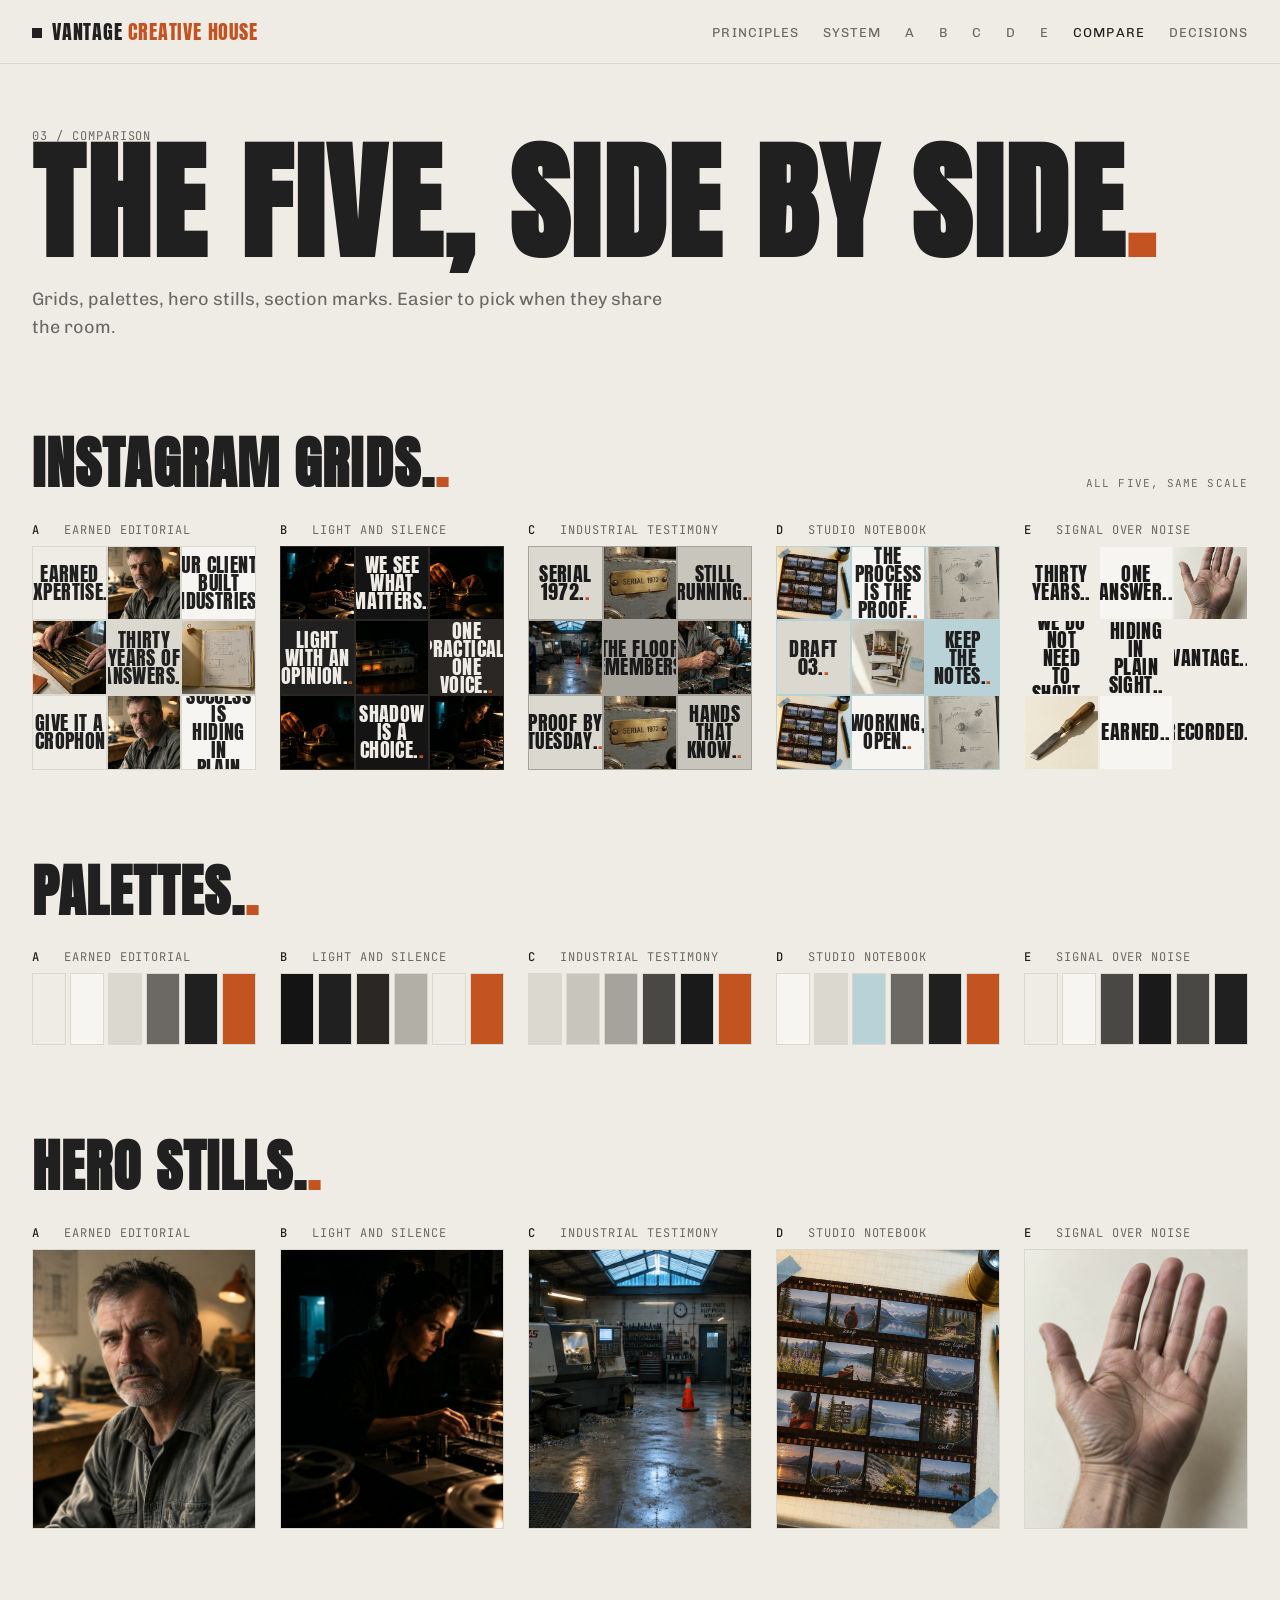
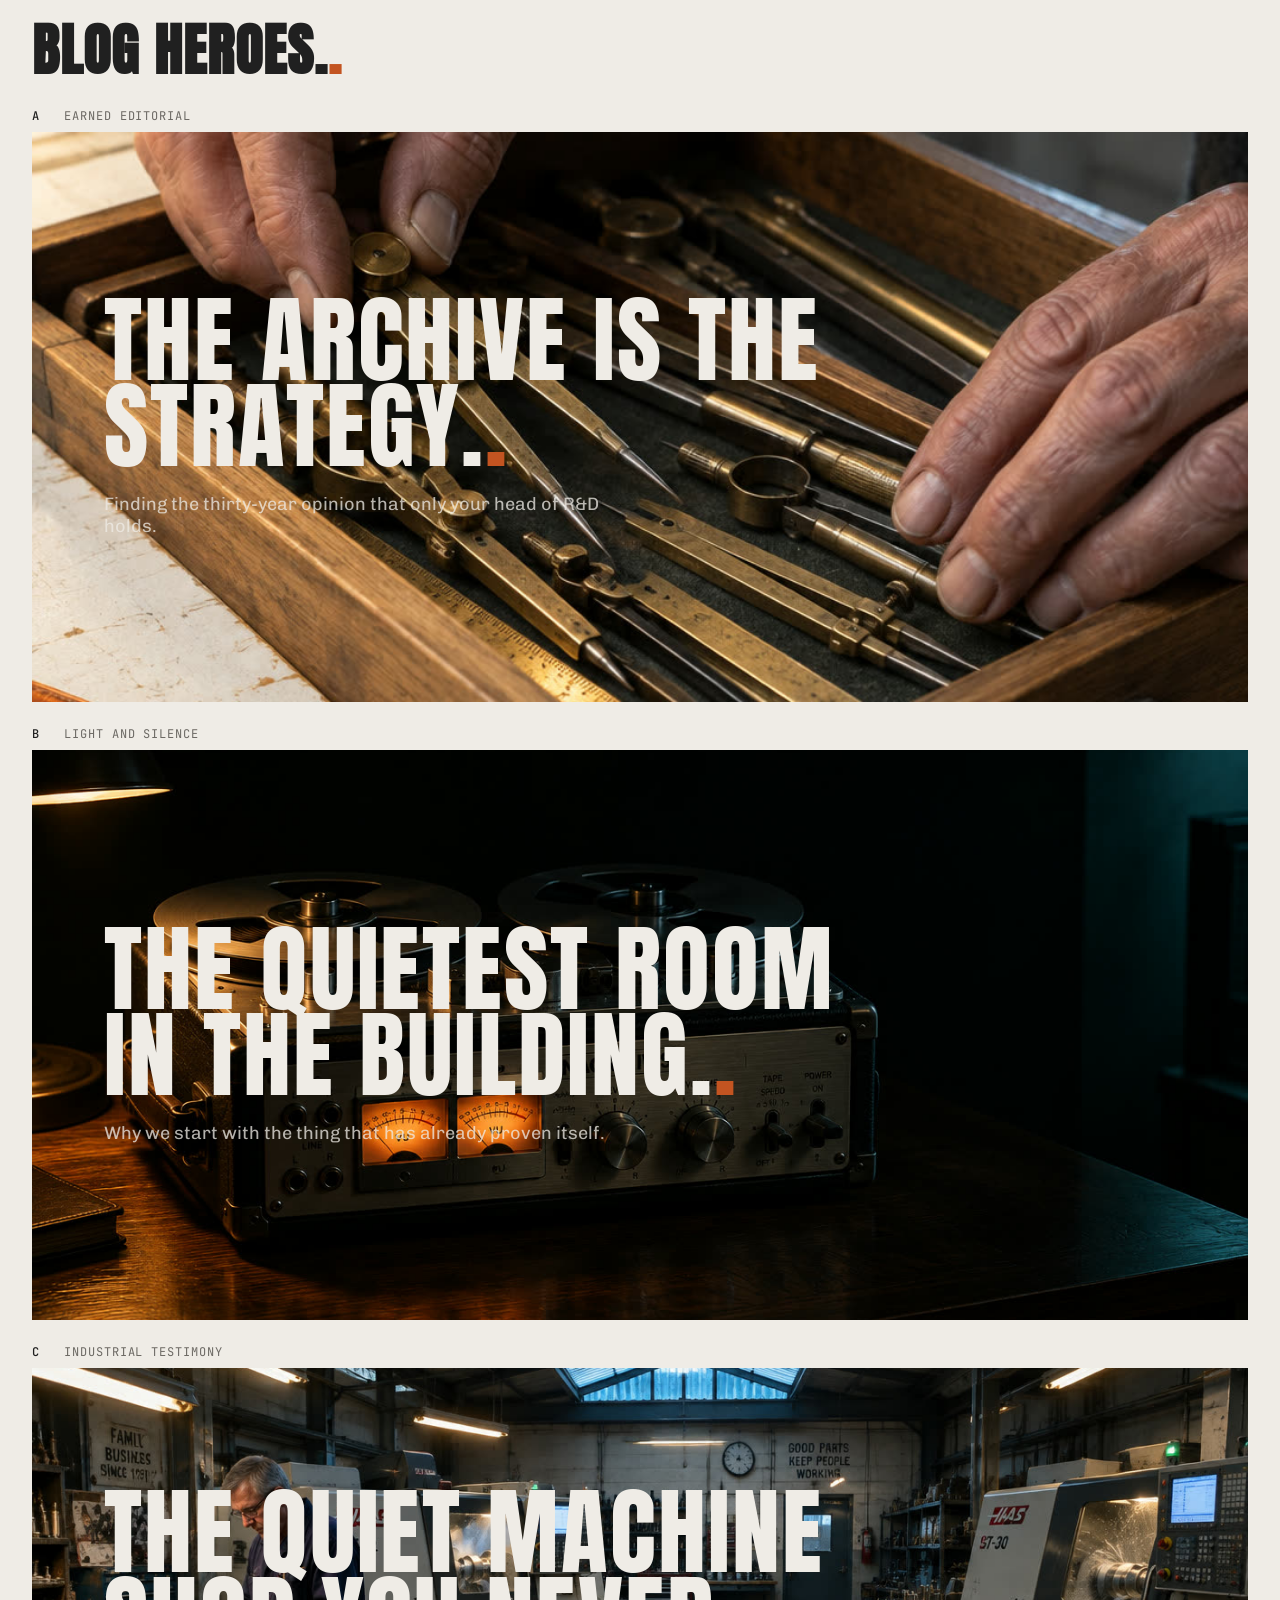
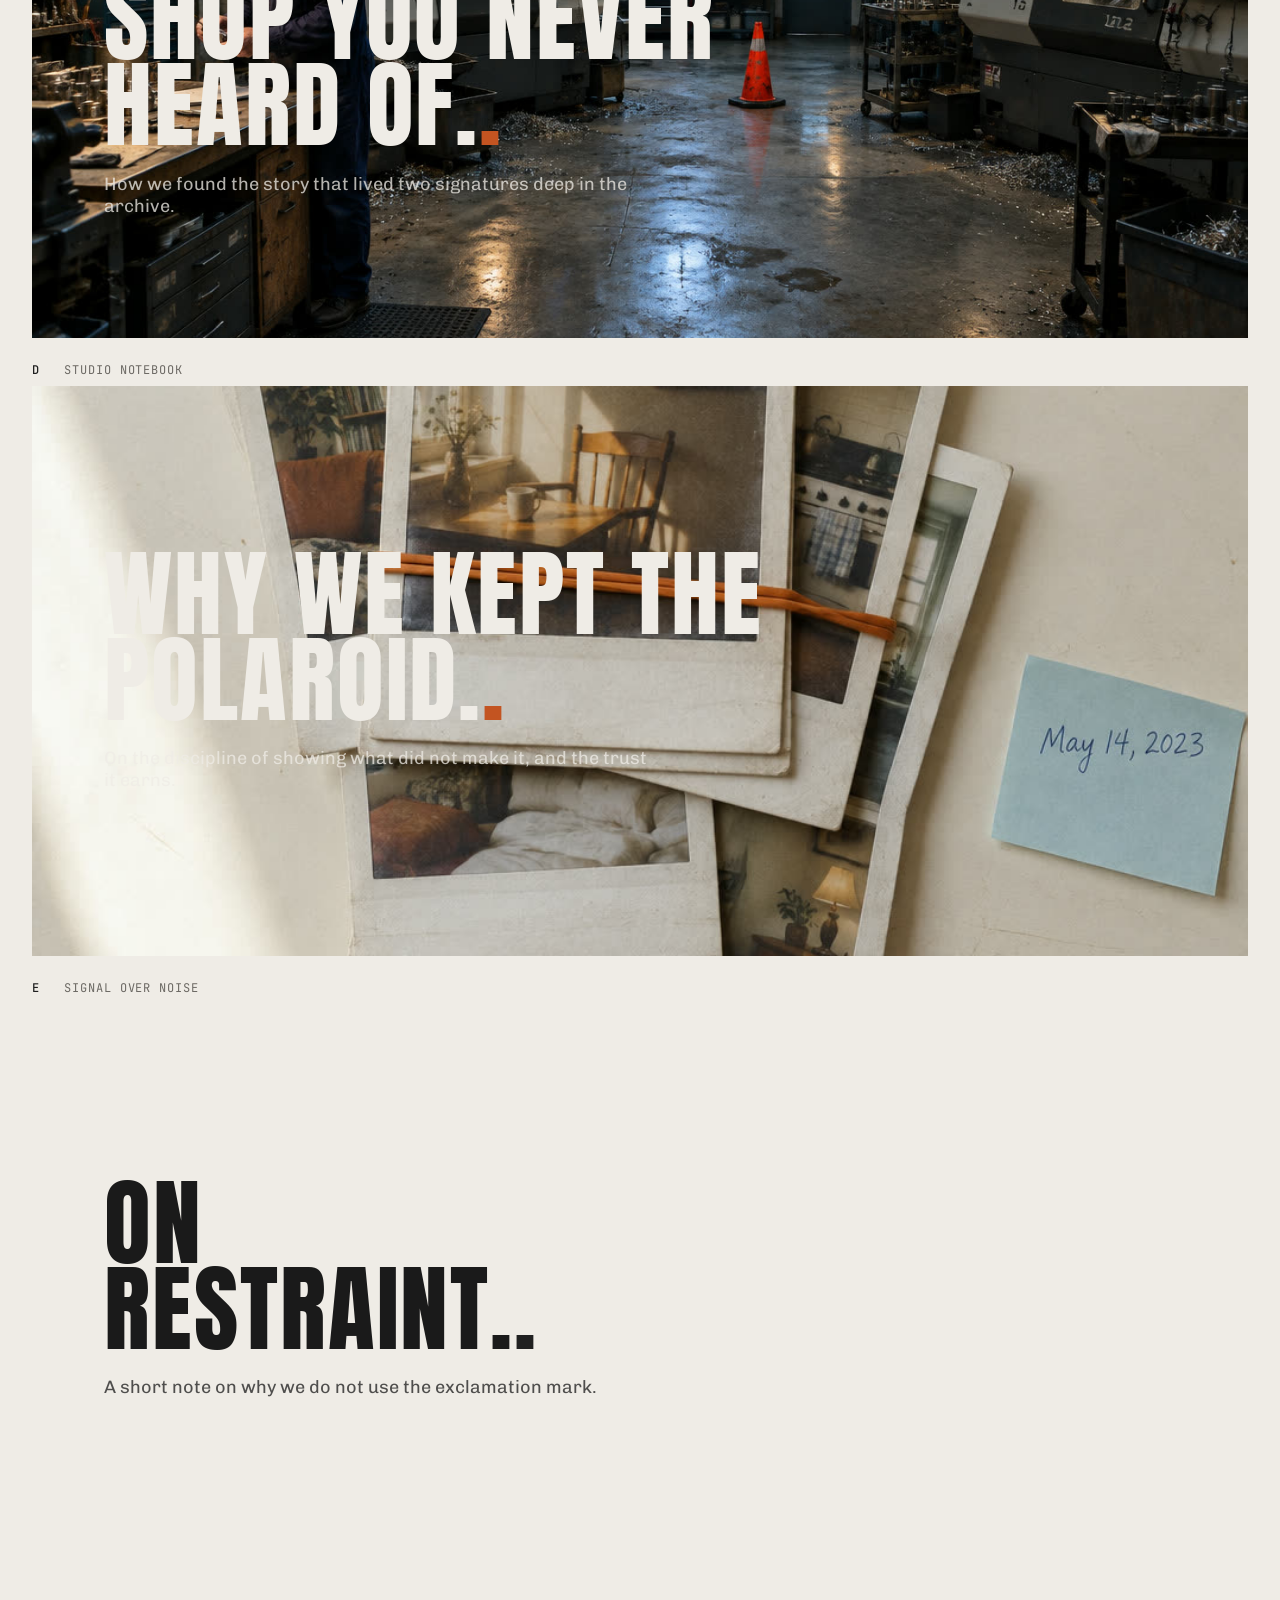
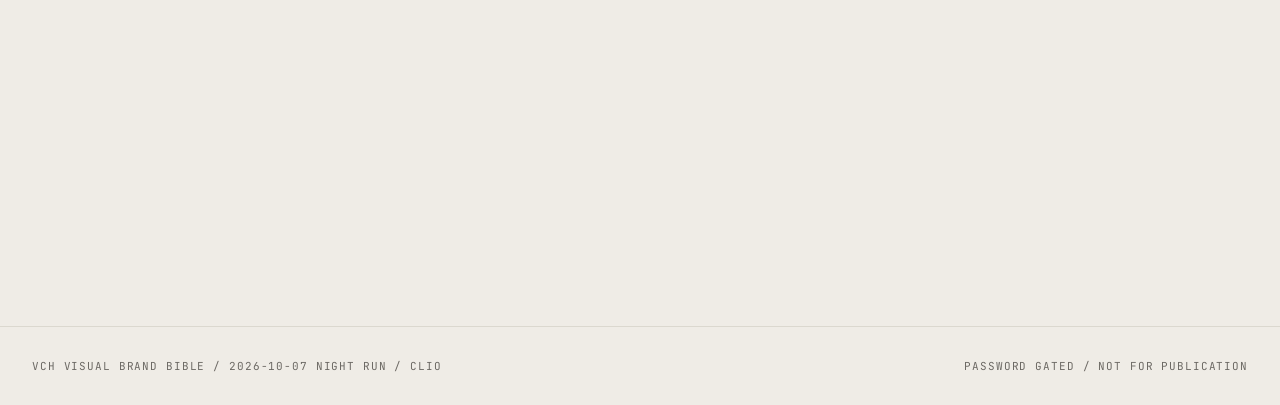
==== comparison.html @ bb972693 "Night run 2026-10-07: five directions for the VCH visual brand bible" ====
<!doctype html><html lang="en"><head>
<meta charset="utf-8">
<meta name="viewport" content="width=device-width,initial-scale=1">
<title>Comparison — VCH Visual Brand Bible</title>
<link rel="preconnect" href="https://fonts.googleapis.com">
<link rel="preconnect" href="https://fonts.gstatic.com" crossorigin>
<link href="https://fonts.googleapis.com/css2?family=Anton&family=Chivo:wght@300;400;500;600&family=Caveat:wght@500&family=JetBrains+Mono:wght@400;500&display=swap" rel="stylesheet">
<link rel="stylesheet" href="/css/tokens.css">
<link rel="stylesheet" href="/css/base.css">
</head><body>
<nav class="site-nav">
  <a class="mark" href="/index.html">Vantage <b>Creative House</b></a>
  <ul>
    <li><a class="item " href="/principles.html">Principles</a></li>
    <li><a class="item " href="/system.html">System</a></li>
    <li><a class="item " href="/dir-A.html">A</a></li>
    <li><a class="item " href="/dir-B.html">B</a></li>
    <li><a class="item " href="/dir-C.html">C</a></li>
    <li><a class="item " href="/dir-D.html">D</a></li>
    <li><a class="item " href="/dir-E.html">E</a></li>
    <li><a class="item active" href="/comparison.html">Compare</a></li>
    <li><a class="item " href="/decisions.html">Decisions</a></li>
  </ul>
</nav>
<main>
  <div class="meta">03 / Comparison</div>
  <h1 class="page-title">The five, side by side</h1>
  <p class="page-subtitle">Grids, palettes, hero stills, section marks. Easier to pick when they share the room.</p>

  <section class="section">
    <div class="section-head"><h2>Instagram grids.</h2><span class="label">all five, same scale</span></div>
    <div class="grid" style="grid-template-columns:repeat(5,1fr);gap:var(--sp-5);">
      
        <div data-dir="A">
          <div class="meta" style="margin-bottom:var(--sp-2);"><b>A</b> &nbsp; Earned Editorial</div>
          <div class="ig-grid" style="max-width:none;">
            <div class="ig-tile statement"><div class="t">Earned expertise.</div></div><div class="ig-tile photo" style="background-image:url('/img/directions/A1_expert_portrait.jpg');"></div><div class="ig-tile statement alt"><div class="t">Our clients built industries.</div></div><div class="ig-tile photo" style="background-image:url('/img/directions/A2_hands_drafting.jpg');"></div><div class="ig-tile statement field"><div class="t">Thirty years of answers.</div></div><div class="ig-tile photo" style="background-image:url('/img/directions/A3_archive_folder.jpg');"></div><div class="ig-tile statement"><div class="t">Give it a microphone.</div></div><div class="ig-tile photo" style="background-image:url('/img/directions/A1_expert_portrait.jpg');"></div><div class="ig-tile statement alt"><div class="t">Your success is hiding in plain sight.</div></div>
          </div>
        </div>
      
        <div data-dir="B">
          <div class="meta" style="margin-bottom:var(--sp-2);"><b>B</b> &nbsp; Light and Silence</div>
          <div class="ig-grid" style="max-width:none;">
            <div class="ig-tile photo" style="background-image:url('/img/directions/B1_chiaroscuro_portrait.jpg');"></div><div class="ig-tile statement"><div class="t">We see what matters.</div></div><div class="ig-tile photo" style="background-image:url('/img/directions/B2_hands_by_lamp.jpg');"></div><div class="ig-tile statement alt"><div class="t">Light with an opinion.</div></div><div class="ig-tile photo" style="background-image:url('/img/directions/B3_nagra_still.jpg');"></div><div class="ig-tile statement field"><div class="t">One practical. One voice.</div></div><div class="ig-tile photo" style="background-image:url('/img/directions/B2_hands_by_lamp.jpg');"></div><div class="ig-tile statement"><div class="t">Shadow is a choice.</div></div><div class="ig-tile photo" style="background-image:url('/img/directions/B1_chiaroscuro_portrait.jpg');"></div>
          </div>
        </div>
      
        <div data-dir="C">
          <div class="meta" style="margin-bottom:var(--sp-2);"><b>C</b> &nbsp; Industrial Testimony</div>
          <div class="ig-grid" style="max-width:none;">
            <div class="ig-tile statement"><div class="t">Serial 1972.</div></div><div class="ig-tile photo" style="background-image:url('/img/directions/C3_brass_plate.jpg');"></div><div class="ig-tile statement alt"><div class="t">Still running.</div></div><div class="ig-tile photo" style="background-image:url('/img/directions/C1_shop_floor_wide.jpg');"></div><div class="ig-tile statement field"><div class="t">The floor remembers.</div></div><div class="ig-tile photo" style="background-image:url('/img/directions/C2_calloused_hands.jpg');"></div><div class="ig-tile statement"><div class="t">Proof by Tuesday.</div></div><div class="ig-tile photo" style="background-image:url('/img/directions/C3_brass_plate.jpg');"></div><div class="ig-tile statement alt"><div class="t">Hands that know.</div></div>
          </div>
        </div>
      
        <div data-dir="D">
          <div class="meta" style="margin-bottom:var(--sp-2);"><b>D</b> &nbsp; Studio Notebook</div>
          <div class="ig-grid" style="max-width:none;">
            <div class="ig-tile photo" style="background-image:url('/img/directions/D1_contact_sheet.jpg');"></div><div class="ig-tile statement"><div class="t">The process is the proof.</div></div><div class="ig-tile photo" style="background-image:url('/img/directions/D2_lighting_diagram.jpg');"></div><div class="ig-tile statement alt"><div class="t">Draft 03.</div></div><div class="ig-tile photo" style="background-image:url('/img/directions/D3_polaroid_stack.jpg');"></div><div class="ig-tile statement field"><div class="t">Keep the notes.</div></div><div class="ig-tile photo" style="background-image:url('/img/directions/D1_contact_sheet.jpg');"></div><div class="ig-tile statement"><div class="t">Working, open.</div></div><div class="ig-tile photo" style="background-image:url('/img/directions/D2_lighting_diagram.jpg');"></div>
          </div>
        </div>
      
        <div data-dir="E">
          <div class="meta" style="margin-bottom:var(--sp-2);"><b>E</b> &nbsp; Signal Over Noise</div>
          <div class="ig-grid" style="max-width:none;">
            <div class="ig-tile statement"><div class="t">Thirty years.</div></div><div class="ig-tile statement alt"><div class="t">One answer.</div></div><div class="ig-tile photo" style="background-image:url('/img/directions/E1_hand_palm.jpg');"></div><div class="ig-tile statement"><div class="t">We do not need to shout.</div></div><div class="ig-tile statement field"><div class="t">Hiding in plain sight.</div></div><div class="ig-tile statement"><div class="t">Vantage.</div></div><div class="ig-tile photo" style="background-image:url('/img/directions/E2_chisel.jpg');"></div><div class="ig-tile statement alt"><div class="t">Earned.</div></div><div class="ig-tile statement"><div class="t">Recorded.</div></div>
          </div>
        </div>
      
    </div>
  </section>

  <section class="section">
    <div class="section-head"><h2>Palettes.</h2></div>
    <div class="grid" style="grid-template-columns:repeat(5,1fr);gap:var(--sp-5);">
      
        <div>
          <div class="meta" style="margin-bottom:var(--sp-2);"><b>A</b> &nbsp; Earned Editorial</div>
          <div style="display:grid;grid-template-columns:repeat(6,1fr);gap:4px;height:72px;">
            <div style="background:#EFECE6;border:1px solid var(--stone);"></div><div style="background:#F6F5F2;border:1px solid var(--stone);"></div><div style="background:#DBD8CF;border:1px solid var(--stone);"></div><div style="background:#6C6964;border:1px solid var(--stone);"></div><div style="background:#202020;border:1px solid var(--stone);"></div><div style="background:#C35421;border:1px solid var(--stone);"></div>
          </div>
        </div>
      
        <div>
          <div class="meta" style="margin-bottom:var(--sp-2);"><b>B</b> &nbsp; Light and Silence</div>
          <div style="display:grid;grid-template-columns:repeat(6,1fr);gap:4px;height:72px;">
            <div style="background:#141414;border:1px solid var(--stone);"></div><div style="background:#202020;border:1px solid var(--stone);"></div><div style="background:#2A2724;border:1px solid var(--stone);"></div><div style="background:#B2AFA7;border:1px solid var(--stone);"></div><div style="background:#EFECE6;border:1px solid var(--stone);"></div><div style="background:#C35421;border:1px solid var(--stone);"></div>
          </div>
        </div>
      
        <div>
          <div class="meta" style="margin-bottom:var(--sp-2);"><b>C</b> &nbsp; Industrial Testimony</div>
          <div style="display:grid;grid-template-columns:repeat(6,1fr);gap:4px;height:72px;">
            <div style="background:#DBD8CF;border:1px solid var(--stone);"></div><div style="background:#C8C5BC;border:1px solid var(--stone);"></div><div style="background:#A6A39C;border:1px solid var(--stone);"></div><div style="background:#4A4845;border:1px solid var(--stone);"></div><div style="background:#1A1A1A;border:1px solid var(--stone);"></div><div style="background:#C35421;border:1px solid var(--stone);"></div>
          </div>
        </div>
      
        <div>
          <div class="meta" style="margin-bottom:var(--sp-2);"><b>D</b> &nbsp; Studio Notebook</div>
          <div style="display:grid;grid-template-columns:repeat(6,1fr);gap:4px;height:72px;">
            <div style="background:#F6F5F2;border:1px solid var(--stone);"></div><div style="background:#DBD8CF;border:1px solid var(--stone);"></div><div style="background:#B8D2D8;border:1px solid var(--stone);"></div><div style="background:#6C6964;border:1px solid var(--stone);"></div><div style="background:#202020;border:1px solid var(--stone);"></div><div style="background:#C35421;border:1px solid var(--stone);"></div>
          </div>
        </div>
      
        <div>
          <div class="meta" style="margin-bottom:var(--sp-2);"><b>E</b> &nbsp; Signal Over Noise</div>
          <div style="display:grid;grid-template-columns:repeat(6,1fr);gap:4px;height:72px;">
            <div style="background:#EFECE6;border:1px solid var(--stone);"></div><div style="background:#F6F5F2;border:1px solid var(--stone);"></div><div style="background:#4A4845;border:1px solid var(--stone);"></div><div style="background:#1A1A1A;border:1px solid var(--stone);"></div><div style="background:#4A4845;border:1px solid var(--stone);"></div><div style="background:#202020;border:1px solid var(--stone);"></div>
          </div>
        </div>
      
    </div>
  </section>

  <section class="section">
    <div class="section-head"><h2>Hero stills.</h2></div>
    <div class="grid" style="grid-template-columns:repeat(5,1fr);gap:var(--sp-5);">
      
        <div>
          <div class="meta" style="margin-bottom:var(--sp-2);"><b>A</b> &nbsp; Earned Editorial</div>
          <div style="aspect-ratio:4/5;background-image:url('/img/directions/A1_expert_portrait.jpg');background-size:cover;background-position:center;border:1px solid var(--stone);"></div>
        </div>
      
        <div>
          <div class="meta" style="margin-bottom:var(--sp-2);"><b>B</b> &nbsp; Light and Silence</div>
          <div style="aspect-ratio:4/5;background-image:url('/img/directions/B1_chiaroscuro_portrait.jpg');background-size:cover;background-position:center;border:1px solid var(--stone);"></div>
        </div>
      
        <div>
          <div class="meta" style="margin-bottom:var(--sp-2);"><b>C</b> &nbsp; Industrial Testimony</div>
          <div style="aspect-ratio:4/5;background-image:url('/img/directions/C1_shop_floor_wide.jpg');background-size:cover;background-position:center;border:1px solid var(--stone);"></div>
        </div>
      
        <div>
          <div class="meta" style="margin-bottom:var(--sp-2);"><b>D</b> &nbsp; Studio Notebook</div>
          <div style="aspect-ratio:4/5;background-image:url('/img/directions/D1_contact_sheet.jpg');background-size:cover;background-position:center;border:1px solid var(--stone);"></div>
        </div>
      
        <div>
          <div class="meta" style="margin-bottom:var(--sp-2);"><b>E</b> &nbsp; Signal Over Noise</div>
          <div style="aspect-ratio:4/5;background-image:url('/img/directions/E1_hand_palm.jpg');background-size:cover;background-position:center;border:1px solid var(--stone);"></div>
        </div>
      
    </div>
  </section>

  <section class="section">
    <div class="section-head"><h2>Blog heroes.</h2></div>
    <div style="display:grid;gap:var(--sp-5);">
      
        <div data-dir="A">
          <div class="meta" style="margin-bottom:var(--sp-2);"><b>A</b> &nbsp; Earned Editorial</div>
          <div class="blog-hero photo" style="background-image:url('/img/directions/A2_hands_drafting.jpg');color:var(--ivory);"><div><div class="t">The archive is the strategy.</div><div class="sub">Finding the thirty-year opinion that only your head of R&amp;D holds.</div></div></div>
        </div>
      
        <div data-dir="B">
          <div class="meta" style="margin-bottom:var(--sp-2);"><b>B</b> &nbsp; Light and Silence</div>
          <div class="blog-hero photo" style="background-image:url('/img/directions/B3_nagra_still.jpg');color:var(--ivory);"><div><div class="t">The quietest room in the building.</div><div class="sub">Why we start with the thing that has already proven itself.</div></div></div>
        </div>
      
        <div data-dir="C">
          <div class="meta" style="margin-bottom:var(--sp-2);"><b>C</b> &nbsp; Industrial Testimony</div>
          <div class="blog-hero photo" style="background-image:url('/img/directions/C1_shop_floor_wide.jpg');color:var(--ivory);"><div><div class="t">The quiet machine shop you never heard of.</div><div class="sub">How we found the story that lived two signatures deep in the archive.</div></div></div>
        </div>
      
        <div data-dir="D">
          <div class="meta" style="margin-bottom:var(--sp-2);"><b>D</b> &nbsp; Studio Notebook</div>
          <div class="blog-hero photo" style="background-image:url('/img/directions/D3_polaroid_stack.jpg');color:var(--ivory);"><div><div class="t">Why we kept the Polaroid.</div><div class="sub">On the discipline of showing what did not make it, and the trust it earns.</div></div></div>
        </div>
      
        <div data-dir="E">
          <div class="meta" style="margin-bottom:var(--sp-2);"><b>E</b> &nbsp; Signal Over Noise</div>
          <div class="blog-hero"><div><div class="t">On restraint.</div><div class="sub">A short note on why we do not use the exclamation mark.</div></div></div>
        </div>
      
    </div>
  </section>
</main><footer class="site">
  <div>VCH Visual Brand Bible / 2026-10-07 night run / Clio</div>
  <div>Password gated / Not for publication</div>
</footer>
</body></html>
---- css/tokens.css ----
/* VCH visual brand bible — shared tokens */
:root {
  /* palette */
  --ivory: #EFECE6;
  --soft-white: #F6F5F2;
  --ink: #202020;
  --warm-grey: #6C6964;
  --stone: #DBD8CF;
  --pale-blue: #B8D2D8;
  --muted-teal: #80A7AF;
  --burnt-orange: #C35421;

  /* type */
  --display: "Anton", "Oswald", "Impact", sans-serif;
  --body:    "Chivo", "Inter", system-ui, sans-serif;
  --mono:    "JetBrains Mono", ui-monospace, monospace;
  --hand:    "Caveat", cursive;

  /* scale */
  --sp-1: 4px;  --sp-2: 8px;  --sp-3: 12px; --sp-4: 16px;
  --sp-5: 24px; --sp-6: 32px; --sp-7: 48px; --sp-8: 64px;
  --sp-9: 96px; --sp-10: 128px;

  --measure: 60ch;
}

/* direction A — earned editorial */
[data-dir="A"] {
  --ground: #EFECE6;
  --ground-alt: #F6F5F2;
  --fg-ink: #202020;
  --fg-body: #6C6964;
  --fg-field: #DBD8CF;
  --fg-accent: #C35421;
  --display-tracking: 0.02em;
  --display-leading: 0.92;
}

/* direction B — light and silence */
[data-dir="B"] {
  --ground: #141414;
  --ground-alt: #202020;
  --fg-ink: #EFECE6;
  --fg-body: #B2AFA7;
  --fg-field: #2A2724;
  --fg-accent: #C35421;
  --display-tracking: 0.08em;
  --display-leading: 0.92;
}

/* direction C — industrial testimony */
[data-dir="C"] {
  --ground: #DBD8CF;
  --ground-alt: #C8C5BC;
  --fg-ink: #1A1A1A;
  --fg-body: #4A4845;
  --fg-field: #A6A39C;
  --fg-accent: #C35421;
  --display-tracking: 0.02em;
  --display-leading: 0.92;
}

/* direction D — studio notebook */
[data-dir="D"] {
  --ground: #F6F5F2;
  --ground-alt: #DBD8CF;
  --fg-ink: #202020;
  --fg-body: #6C6964;
  --fg-field: #B8D2D8;
  --fg-accent: #C35421;
  --display-tracking: 0.02em;
  --display-leading: 0.92;
}

/* direction E — signal over noise */
[data-dir="E"] {
  --ground: #EFECE6;
  --ground-alt: #F6F5F2;
  --fg-ink: #1A1A1A;
  --fg-body: #4A4845;
  --fg-field: #EFECE6;
  --fg-accent: #202020;
  --display-tracking: 0.0em;
  --display-leading: 0.9;
}

/* paper noise texture for direction D */
[data-dir="D"] .paper {
  background-image: radial-gradient(1px 1px at 25% 15%, rgba(0,0,0,0.03) 1px, transparent 1px),
                    radial-gradient(1px 1px at 60% 70%, rgba(0,0,0,0.03) 1px, transparent 1px),
                    radial-gradient(1px 1px at 80% 40%, rgba(0,0,0,0.02) 1px, transparent 1px);
}
---- css/base.css ----
/* VCH presentation — base layout */
* { box-sizing: border-box; }
html, body { margin: 0; padding: 0; background: var(--ivory); color: var(--ink); font-family: var(--body); -webkit-font-smoothing: antialiased; }
body { min-height: 100vh; }

.site-nav {
  position: sticky; top: 0; z-index: 10;
  display: flex; align-items: center; justify-content: space-between;
  padding: var(--sp-4) var(--sp-6);
  background: var(--ivory); border-bottom: 1px solid var(--stone);
}
.site-nav .mark { font-family: var(--display); text-transform: uppercase; letter-spacing: 0.04em; font-size: 20px; color: var(--ink); text-decoration: none; }
.site-nav .mark::before { content: ""; display: inline-block; width: 10px; height: 10px; background: var(--ink); margin-right: 10px; vertical-align: 2px; }
.site-nav .mark b { color: var(--burnt-orange); font-weight: 400; }
.site-nav ul { list-style: none; display: flex; gap: var(--sp-5); margin: 0; padding: 0; }
.site-nav a.item { color: var(--warm-grey); text-decoration: none; font-size: 13px; letter-spacing: 0.08em; text-transform: uppercase; }
.site-nav a.item:hover, .site-nav a.item.active { color: var(--ink); }

main { max-width: 1440px; margin: 0 auto; padding: var(--sp-8) var(--sp-6) var(--sp-10); }

.page-title { font-family: var(--display); text-transform: uppercase; letter-spacing: 0.02em; line-height: 0.92; font-size: clamp(80px, 10vw, 160px); margin: 0 0 var(--sp-5); color: var(--ink); }
.page-title::after { content: "."; color: var(--burnt-orange); }
.page-subtitle { font-family: var(--body); color: var(--warm-grey); font-size: 18px; max-width: 60ch; margin: 0 0 var(--sp-7); line-height: 1.55; }

.meta { font-family: var(--mono); color: var(--warm-grey); font-size: 12px; letter-spacing: 0.08em; text-transform: uppercase; }
.meta b { color: var(--ink); font-weight: 500; }

/* type scale */
.h-display { font-family: var(--display); text-transform: uppercase; letter-spacing: var(--display-tracking, 0.02em); line-height: var(--display-leading, 0.92); }
.h-display::after { content: "."; color: var(--fg-accent, var(--burnt-orange)); }
.b-lede { font-family: var(--body); font-size: 20px; line-height: 1.55; color: var(--warm-grey); max-width: 56ch; }
.b-body { font-family: var(--body); font-size: 16px; line-height: 1.6; color: var(--warm-grey); }

/* section mark */
.mark-sq { display: inline-block; width: 12px; height: 12px; background: currentColor; margin-right: 10px; vertical-align: 1px; }
.mark-sq-xs { display: inline-block; width: 8px; height: 8px; background: currentColor; margin-right: 8px; vertical-align: 1px; }
.mark-bracket { font-family: var(--mono); font-weight: 500; margin-right: 8px; opacity: 0.6; }

/* direction tiles */
.dir-page {
  background: var(--ground);
  color: var(--fg-ink);
  padding: var(--sp-8) var(--sp-6);
  min-height: 100vh;
}
.dir-page .b-lede, .dir-page .b-body { color: var(--fg-body); }
.dir-page .page-title::after { color: var(--fg-accent); }

/* grid helpers */
.grid { display: grid; gap: var(--sp-5); }
.g-2 { grid-template-columns: repeat(2, 1fr); }
.g-3 { grid-template-columns: repeat(3, 1fr); }
.g-4 { grid-template-columns: repeat(4, 1fr); }
.g-12 { grid-template-columns: repeat(12, 1fr); }

/* IG grid mockup — a 3x3 */
.ig-grid { display: grid; grid-template-columns: repeat(3, 1fr); gap: 2px; aspect-ratio: 1 / 1; background: var(--fg-field); border: 1px solid var(--fg-field); max-width: 540px; }
.ig-tile { aspect-ratio: 1 / 1; background: var(--ground); position: relative; overflow: hidden; }
.ig-tile.photo { background-size: cover; background-position: center; }
.ig-tile.statement { display: flex; align-items: center; justify-content: center; padding: 12px; text-align: center; }
.ig-tile.statement .t { font-family: var(--display); text-transform: uppercase; letter-spacing: 0.02em; line-height: 0.9; font-size: 20px; color: var(--fg-ink); }
.ig-tile.statement .t::after { content: "."; color: var(--fg-accent); }
.ig-tile.statement.alt { background: var(--ground-alt); }
.ig-tile.statement.field { background: var(--fg-field); }

/* YouTube thumbnail — 1280x720 at scale */
.yt-thumb { aspect-ratio: 16 / 9; background: var(--ground); color: var(--fg-ink); position: relative; max-width: 720px; overflow: hidden; display: flex; align-items: flex-end; padding: 32px; }
.yt-thumb.photo { background-size: cover; background-position: center; color: var(--ivory); }
.yt-thumb .t { font-family: var(--display); text-transform: uppercase; letter-spacing: 0.02em; line-height: 0.9; font-size: 48px; max-width: 70%; text-shadow: 0 2px 20px rgba(0,0,0,0.25); }
.yt-thumb .t::after { content: "."; color: var(--fg-accent); }

/* YouTube banner — 2560x1440 TV-safe centre */
.yt-banner { aspect-ratio: 16 / 9; background: var(--ground); color: var(--fg-ink); position: relative; max-width: 100%; overflow: hidden; display: flex; align-items: center; justify-content: center; }
.yt-banner .safe { width: 1546px; max-width: 60%; aspect-ratio: 1546 / 423; display: flex; flex-direction: column; justify-content: center; align-items: flex-start; padding: 24px; }
.yt-banner .safe .t { font-family: var(--display); text-transform: uppercase; letter-spacing: 0.04em; line-height: 0.9; font-size: 42px; }
.yt-banner .safe .t::after { content: "."; color: var(--fg-accent); }
.yt-banner .safe .b { font-family: var(--body); font-size: 15px; opacity: 0.75; margin-top: 12px; max-width: 60ch; }

/* LinkedIn single post 1200x627 */
.li-post { aspect-ratio: 1200 / 627; background: var(--ground); color: var(--fg-ink); position: relative; max-width: 720px; overflow: hidden; padding: 36px; display: flex; flex-direction: column; justify-content: space-between; }
.li-post.photo { background-size: cover; background-position: center; }
.li-post .t { font-family: var(--display); text-transform: uppercase; letter-spacing: 0.02em; line-height: 0.9; font-size: 44px; max-width: 90%; }
.li-post .t::after { content: "."; color: var(--fg-accent); }
.li-post .sub { font-family: var(--body); font-size: 14px; opacity: 0.65; margin-top: 24px; }
.li-post .sub::before { content: ""; display: inline-block; width: 10px; height: 10px; background: var(--fg-ink); margin-right: 8px; vertical-align: 1px; }

/* LinkedIn banner 1584x396 */
.li-banner { aspect-ratio: 1584 / 396; background: var(--ground); color: var(--fg-ink); position: relative; max-width: 100%; overflow: hidden; padding: 32px 48px; display: flex; align-items: center; justify-content: space-between; }
.li-banner .t { font-family: var(--display); text-transform: uppercase; letter-spacing: 0.02em; line-height: 0.9; font-size: 42px; max-width: 70%; }
.li-banner .t::after { content: "."; color: var(--fg-accent); }
.li-banner .meta { color: var(--fg-body); }

/* IG story 1080x1920 */
.ig-story { aspect-ratio: 1080 / 1920; max-width: 300px; background: var(--ground); color: var(--fg-ink); overflow: hidden; position: relative; padding: 36px 28px; display: flex; flex-direction: column; justify-content: space-between; }
.ig-story.photo { background-size: cover; background-position: center; color: var(--ivory); }
.ig-story .t { font-family: var(--display); text-transform: uppercase; letter-spacing: 0.02em; line-height: 0.9; font-size: 36px; max-width: 90%; }
.ig-story .t::after { content: "."; color: var(--fg-accent); }
.ig-story .foot { font-family: var(--mono); font-size: 10px; letter-spacing: 0.08em; text-transform: uppercase; opacity: 0.6; }

/* IG reel cover 1080x1920 safe zone */
.ig-reel { aspect-ratio: 1080 / 1920; max-width: 300px; background: var(--ground); color: var(--fg-ink); overflow: hidden; position: relative; display: flex; flex-direction: column; align-items: center; justify-content: center; padding: 30px 24px; }
.ig-reel.photo { background-size: cover; background-position: center; color: var(--ivory); }
.ig-reel .t { font-family: var(--display); text-transform: uppercase; letter-spacing: 0.02em; line-height: 0.9; font-size: 32px; text-align: center; max-width: 85%; }
.ig-reel .t::after { content: "."; color: var(--fg-accent); }

/* blog hero 1920x900 */
.blog-hero { aspect-ratio: 1920 / 900; background: var(--ground); color: var(--fg-ink); position: relative; max-width: 100%; overflow: hidden; display: flex; align-items: center; padding: 72px; }
.blog-hero.photo { background-size: cover; background-position: center; }
.blog-hero .t { font-family: var(--display); text-transform: uppercase; letter-spacing: 0.02em; line-height: 0.9; font-size: 96px; max-width: 70%; }
.blog-hero .t::after { content: "."; color: var(--fg-accent); }
.blog-hero .sub { font-family: var(--body); font-size: 18px; max-width: 50ch; opacity: 0.75; margin-top: 24px; }

/* brand board 1920x1080 */
.brand-board { aspect-ratio: 16 / 9; background: var(--ground); color: var(--fg-ink); overflow: hidden; display: grid; grid-template-columns: 2fr 3fr; max-width: 100%; }
.brand-board .left { padding: 72px; display: flex; flex-direction: column; justify-content: space-between; }
.brand-board .left .wordmark { font-family: var(--display); text-transform: uppercase; letter-spacing: 0.04em; font-size: 36px; }
.brand-board .left .wordmark::before { content: ""; display: inline-block; width: 14px; height: 14px; background: var(--fg-ink); margin-right: 12px; vertical-align: 2px; }
.brand-board .left .principle { font-family: var(--display); text-transform: uppercase; letter-spacing: 0.02em; line-height: 0.9; font-size: 56px; max-width: 15ch; }
.brand-board .left .principle::after { content: "."; color: var(--fg-accent); }
.brand-board .left .meta-lines { display: grid; gap: 6px; }
.brand-board .left .meta-lines .ml { font-family: var(--mono); font-size: 11px; letter-spacing: 0.08em; text-transform: uppercase; opacity: 0.7; }
.brand-board .left .meta-lines .ml b { color: var(--fg-ink); font-weight: 500; }

.brand-board .right { padding: 60px; background: var(--ground-alt); display: grid; grid-template-rows: auto 1fr auto; gap: 40px; }
.brand-board .right .palette { display: grid; grid-template-columns: repeat(6, 1fr); gap: 8px; height: 56px; }
.brand-board .right .palette .chip { position: relative; }
.brand-board .right .palette .chip::after { position: absolute; left: 0; bottom: -16px; font-family: var(--mono); font-size: 9px; letter-spacing: 0.06em; text-transform: uppercase; opacity: 0.6; content: attr(data-name); white-space: nowrap; }
.brand-board .right .type { display: grid; gap: 20px; align-content: center; }
.brand-board .right .type .d { font-family: var(--display); text-transform: uppercase; letter-spacing: var(--display-tracking); line-height: 0.9; font-size: 80px; }
.brand-board .right .type .d::after { content: "."; color: var(--fg-accent); }
.brand-board .right .type .b { font-family: var(--body); font-size: 18px; max-width: 48ch; }
.brand-board .right .type .m { font-family: var(--mono); font-size: 12px; letter-spacing: 0.08em; text-transform: uppercase; opacity: 0.75; }
.brand-board .right .rules { display: grid; grid-template-columns: 1fr 1fr; gap: 24px; }
.brand-board .right .rules .r { }
.brand-board .right .rules .r h4 { font-family: var(--mono); font-size: 11px; letter-spacing: 0.1em; text-transform: uppercase; margin: 0 0 10px; opacity: 0.7; }
.brand-board .right .rules .r ul { margin: 0; padding: 0; list-style: none; }
.brand-board .right .rules .r li { font-family: var(--body); font-size: 13px; padding: 4px 0; opacity: 0.85; }
.brand-board .right .rules .r li::before { content: "— "; opacity: 0.5; }

/* section */
.section { margin: var(--sp-9) 0; }
.section-head { display: flex; align-items: baseline; justify-content: space-between; margin-bottom: var(--sp-6); }
.section-head h2 { font-family: var(--display); text-transform: uppercase; letter-spacing: 0.02em; line-height: 0.92; font-size: 56px; margin: 0; }
.section-head h2::after { content: "."; color: var(--fg-accent, var(--burnt-orange)); }
.section-head .label { font-family: var(--mono); font-size: 11px; letter-spacing: 0.1em; text-transform: uppercase; color: var(--warm-grey); }

footer.site { margin-top: var(--sp-10); padding: var(--sp-6); border-top: 1px solid var(--stone); color: var(--warm-grey); display: flex; justify-content: space-between; font-family: var(--mono); font-size: 11px; letter-spacing: 0.08em; text-transform: uppercase; }

/* motion card — in-browser 5s loop, no mp4 required */
.motion-card { aspect-ratio: 1080 / 1920; max-width: 300px; background: var(--ground); color: var(--fg-ink); overflow: hidden; position: relative; display: flex; align-items: center; justify-content: center; }
.motion-anim { position: relative; width: 100%; height: 100%; overflow: hidden; display: grid; grid-template-rows: 1fr auto 1fr; padding: 32px 24px; }
.motion-anim .motion-sq { width: 18px; height: 18px; align-self: start; animation: motionSq 5s linear infinite; }
.motion-anim .motion-text { align-self: center; font-family: var(--display); text-transform: uppercase; letter-spacing: 0.02em; line-height: 0.9; font-size: 42px; text-align: left; max-width: 100%; overflow: hidden; position: relative; }
.motion-anim .motion-line { display: inline; opacity: 0; animation: motionLine 5s cubic-bezier(.2,.6,.2,1) infinite; }
.motion-anim .motion-dot { font-size: 42px; display: inline-block; opacity: 0; transform: translateY(10px); animation: motionDot 5s linear infinite; }
.motion-anim .motion-foot { align-self: end; font-family: var(--mono); font-size: 10px; letter-spacing: 0.1em; text-transform: uppercase; }

@keyframes motionLine {
  0%   { opacity: 0; letter-spacing: 0.6em; filter: blur(6px); }
  12%  { opacity: 0; letter-spacing: 0.4em; filter: blur(4px); }
  34%  { opacity: 1; letter-spacing: 0.02em; filter: blur(0); }
  85%  { opacity: 1; letter-spacing: 0.02em; filter: blur(0); }
  100% { opacity: 0; letter-spacing: 0.02em; filter: blur(2px); }
}
@keyframes motionDot {
  0%, 50% { opacity: 0; transform: translateY(10px); }
  58%     { opacity: 1; transform: translateY(0); }
  85%     { opacity: 1; transform: translateY(0); }
  100%    { opacity: 0; transform: translateY(0); }
}
@keyframes motionSq {
  0%, 100% { transform: scale(1); }
  40%      { transform: scale(1.6); }
  60%      { transform: scale(1); }
}
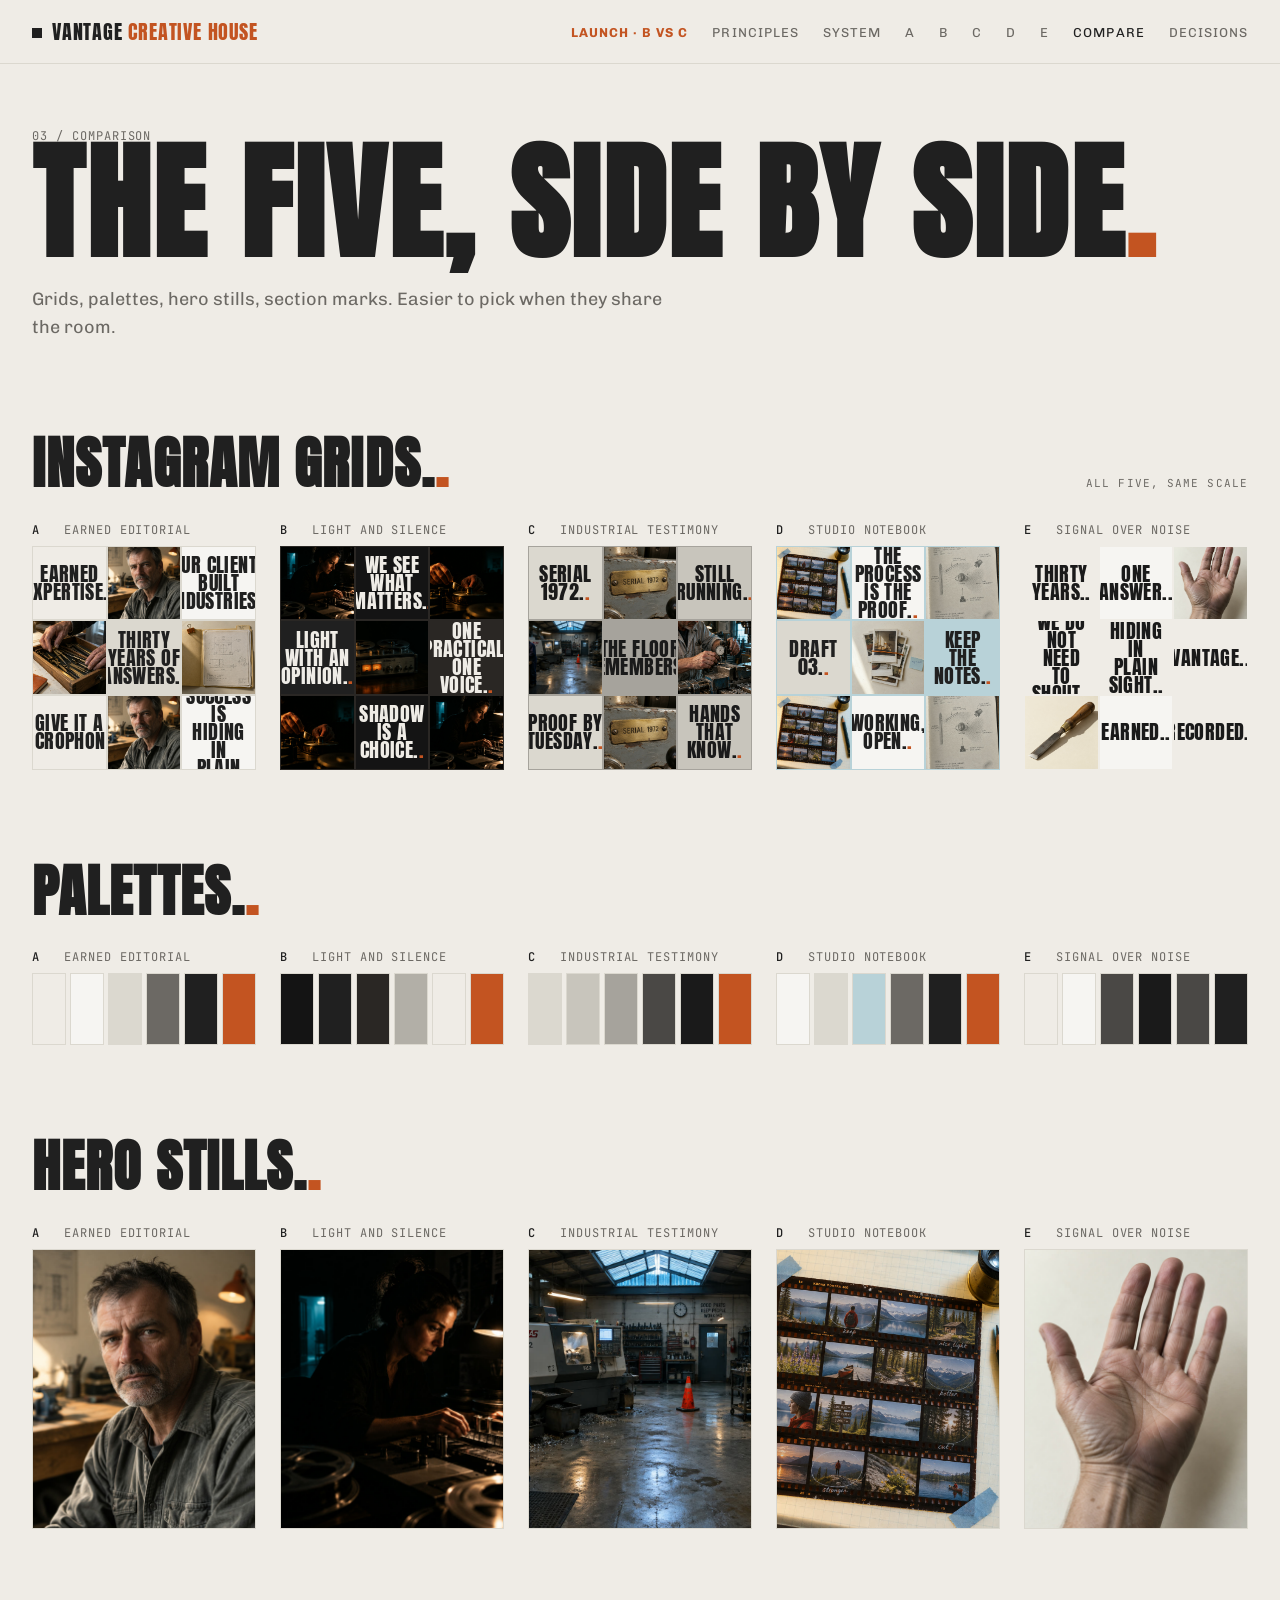
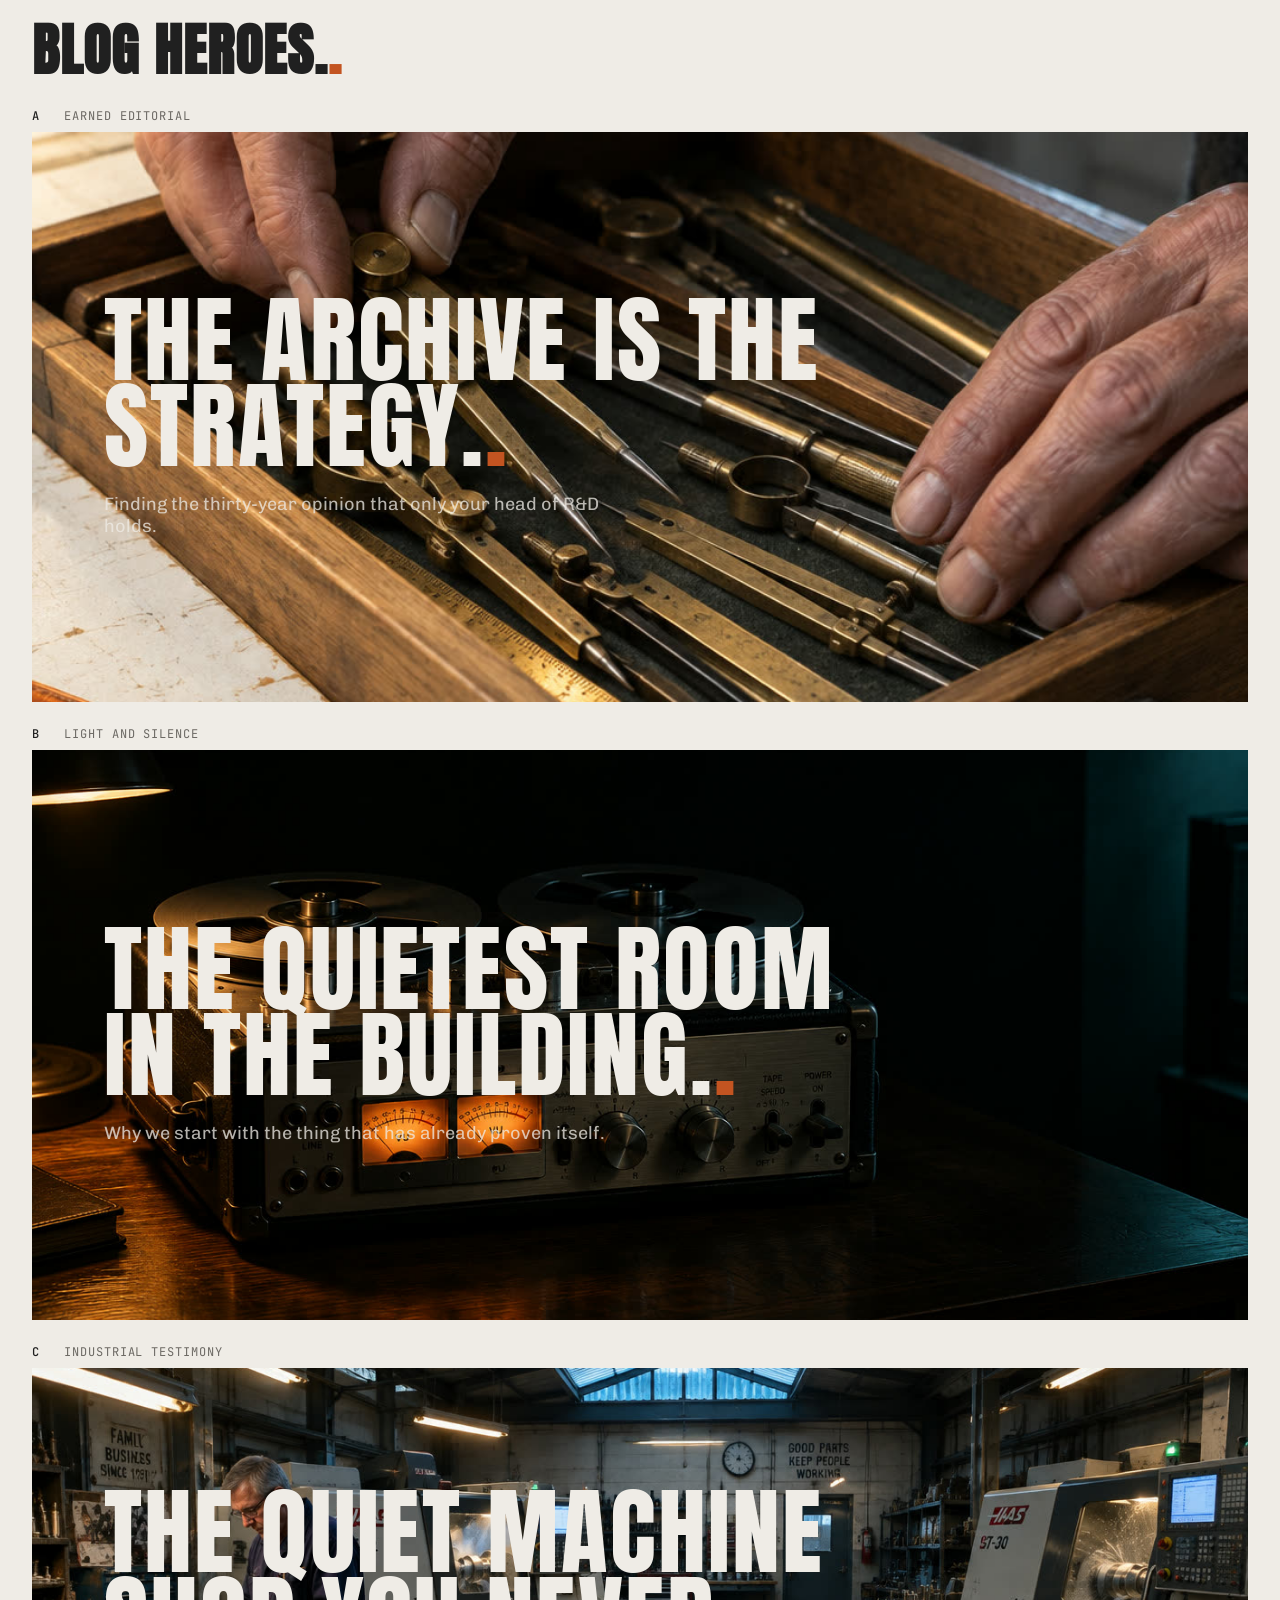
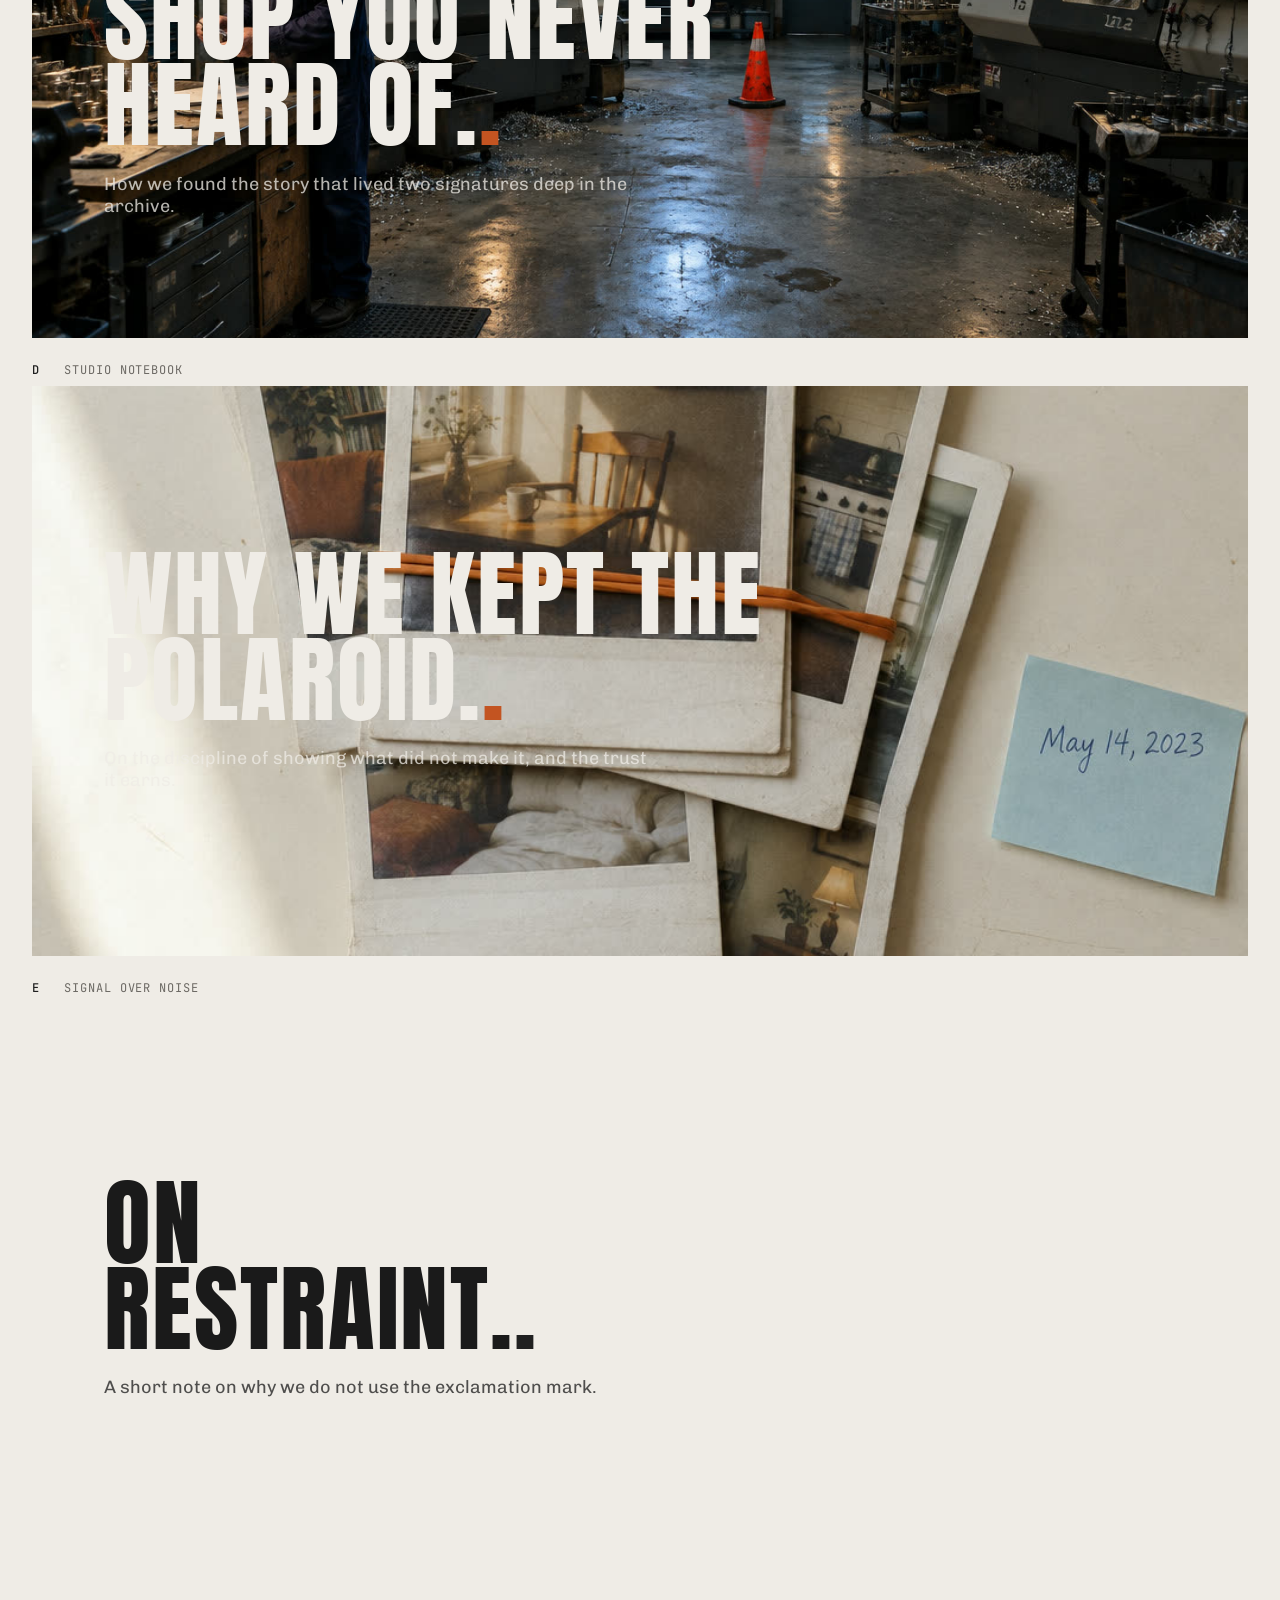
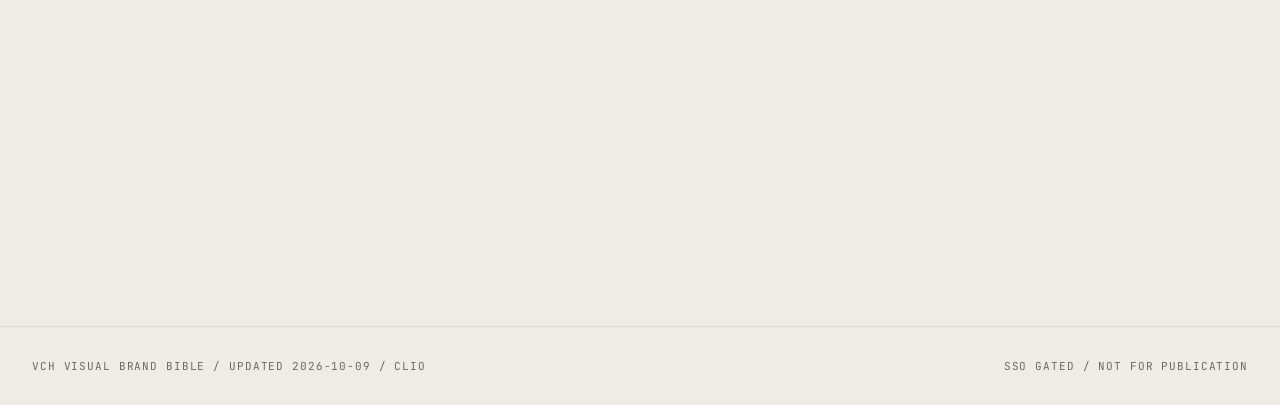
==== commit 62c49111: "Night run 2026-10-09: launch set B vs C, standing order active" ====
--- a/comparison.html
+++ b/comparison.html
@@ -11,6 +11,7 @@
 <nav class="site-nav">
   <a class="mark" href="/index.html">Vantage <b>Creative House</b></a>
   <ul>
+    <li><a class="item " href="/launch.html"><b style="color:var(--burnt-orange);">Launch · B vs C</b></a></li>
     <li><a class="item " href="/principles.html">Principles</a></li>
     <li><a class="item " href="/system.html">System</a></li>
     <li><a class="item " href="/dir-A.html">A</a></li>
@@ -175,7 +176,7 @@
     </div>
   </section>
 </main><footer class="site">
-  <div>VCH Visual Brand Bible / 2026-10-07 night run / Clio</div>
-  <div>Password gated / Not for publication</div>
+  <div>VCH Visual Brand Bible / Updated 2026-10-09 / Clio</div>
+  <div>SSO gated / Not for publication</div>
 </footer>
 </body></html>
--- a/css/base.css
+++ b/css/base.css
@@ -146,6 +146,56 @@
 
 footer.site { margin-top: var(--sp-10); padding: var(--sp-6); border-top: 1px solid var(--stone); color: var(--warm-grey); display: flex; justify-content: space-between; font-family: var(--mono); font-size: 11px; letter-spacing: 0.08em; text-transform: uppercase; }
 
+/* ------------------ Launch tiles (1080x1080 IG squares, scaled) ------------------ */
+.launch-tile { aspect-ratio: 1 / 1; background: var(--ground); color: var(--fg-ink); position: relative; overflow: hidden; display: flex; flex-direction: column; justify-content: flex-end; padding: 28px; font-family: var(--body); }
+.launch-tile .lt-mark { position: absolute; top: 24px; left: 24px; display: flex; align-items: center; gap: 10px; font-family: var(--mono); font-size: 10px; letter-spacing: 0.1em; text-transform: uppercase; color: var(--fg-body); opacity: 0.9; }
+.launch-tile .lt-mark .sq { width: 10px; height: 10px; background: var(--fg-ink); }
+.launch-tile[data-dir="B"] .lt-mark .sq { display: none; }
+.launch-tile[data-dir="B"] .lt-mark::before { content: "[ ]"; font-family: var(--mono); color: var(--fg-ink); margin-right: 6px; opacity: 0.6; }
+.launch-tile .lt-stamp { position: absolute; top: 24px; right: 24px; font-family: var(--mono); font-size: 10px; letter-spacing: 0.1em; text-transform: uppercase; color: var(--fg-body); border: 1px solid var(--fg-body); padding: 4px 8px; }
+.launch-tile .lt-foot { font-family: var(--mono); font-size: 10px; letter-spacing: 0.1em; text-transform: uppercase; color: var(--fg-body); opacity: 0.9; margin-top: 20px; }
+.launch-tile .lt-foot::before { content: ""; display: inline-block; width: 8px; height: 8px; background: var(--fg-ink); margin-right: 8px; vertical-align: 1px; }
+
+/* layout: typeMax — statement fills most of the frame */
+.launch-tile.lt-typeMax { justify-content: center; align-items: flex-start; }
+.launch-tile.lt-typeMax .lt-text { font-family: var(--display); text-transform: uppercase; letter-spacing: var(--display-tracking,0.02em); line-height: 0.88; font-size: 72px; max-width: 100%; color: var(--fg-ink); }
+.launch-tile.lt-typeMax .lt-text::after { content: "."; color: var(--fg-accent); }
+
+/* layout: photoTop — image fills top half, statement sits in bottom half */
+.launch-tile.lt-photoTop { background-size: cover; background-position: center; }
+.launch-tile.lt-photoTop .lt-overlay { position: absolute; left: 0; right: 0; bottom: 0; padding: 28px; background: linear-gradient(to top, rgba(0,0,0,0.75), rgba(0,0,0,0.0)); color: #EFECE6; }
+.launch-tile.lt-photoTop[data-dir="C"] .lt-overlay { background: linear-gradient(to top, rgba(26,26,26,0.78), rgba(26,26,26,0.0)); }
+.launch-tile.lt-photoTop .lt-text { font-family: var(--display); text-transform: uppercase; letter-spacing: var(--display-tracking,0.02em); line-height: 0.9; font-size: 44px; color: #EFECE6; }
+.launch-tile.lt-photoTop .lt-text::after { content: "."; color: var(--fg-accent); }
+.launch-tile.lt-photoTop .lt-mark, .launch-tile.lt-photoTop .lt-stamp { color: #EFECE6; opacity: 0.95; }
+.launch-tile.lt-photoTop .lt-stamp { border-color: #EFECE6; }
+.launch-tile.lt-photoTop .lt-foot { color: #EFECE6; opacity: 0.9; }
+.launch-tile.lt-photoTop .lt-foot::before { background: #EFECE6; }
+
+/* layout: typeSplit — two-line statement, forced split */
+.launch-tile.lt-typeSplit { justify-content: center; align-items: flex-start; }
+.launch-tile.lt-typeSplit .lt-text { font-family: var(--display); text-transform: uppercase; letter-spacing: var(--display-tracking,0.02em); line-height: 0.9; font-size: 64px; color: var(--fg-ink); }
+.launch-tile.lt-typeSplit .lt-text .lt-line-2 { display: block; color: var(--fg-body); }
+.launch-tile.lt-typeSplit .lt-text::after { content: "."; color: var(--fg-accent); }
+
+/* layout: pillar — pillar number + statement + sub */
+.launch-tile.lt-pillar { justify-content: space-between; align-items: flex-start; padding: 32px; }
+.launch-tile.lt-pillar .lt-pillar-num { font-family: var(--display); text-transform: uppercase; font-size: 160px; line-height: 1; color: var(--fg-field); margin-top: 8px; }
+.launch-tile.lt-pillar .lt-pillar-main { }
+.launch-tile.lt-pillar .lt-text { font-family: var(--display); text-transform: uppercase; letter-spacing: var(--display-tracking,0.02em); line-height: 0.9; font-size: 48px; color: var(--fg-ink); }
+.launch-tile.lt-pillar .lt-text::after { content: "."; color: var(--fg-accent); }
+.launch-tile.lt-pillar .lt-sub { font-family: var(--body); font-size: 14px; color: var(--fg-body); max-width: 32ch; line-height: 1.5; margin-top: 12px; }
+
+/* launch grid in the comparison page */
+.launch-row { display: grid; grid-template-columns: 48px 1fr 1fr; gap: 20px; align-items: start; padding: 20px 0; border-top: 1px solid var(--stone); }
+.launch-row:first-of-type { border-top: none; }
+.launch-row .num { font-family: var(--mono); font-size: 11px; letter-spacing: 0.1em; text-transform: uppercase; color: var(--warm-grey); padding-top: 8px; }
+.launch-row .caption { grid-column: 2 / 4; font-family: var(--body); font-size: 13px; color: var(--warm-grey); max-width: 90ch; line-height: 1.55; margin-top: 8px; }
+.launch-colhead { display: grid; grid-template-columns: 48px 1fr 1fr; gap: 20px; padding: 20px 0 8px; }
+.launch-colhead .h { font-family: var(--display); text-transform: uppercase; letter-spacing: 0.02em; font-size: 24px; }
+.launch-colhead .h::after { content: "."; color: var(--burnt-orange); }
+.launch-colhead .meta { margin-top: 4px; }
+
 /* motion card — in-browser 5s loop, no mp4 required */
 .motion-card { aspect-ratio: 1080 / 1920; max-width: 300px; background: var(--ground); color: var(--fg-ink); overflow: hidden; position: relative; display: flex; align-items: center; justify-content: center; }
 .motion-anim { position: relative; width: 100%; height: 100%; overflow: hidden; display: grid; grid-template-rows: 1fr auto 1fr; padding: 32px 24px; }
